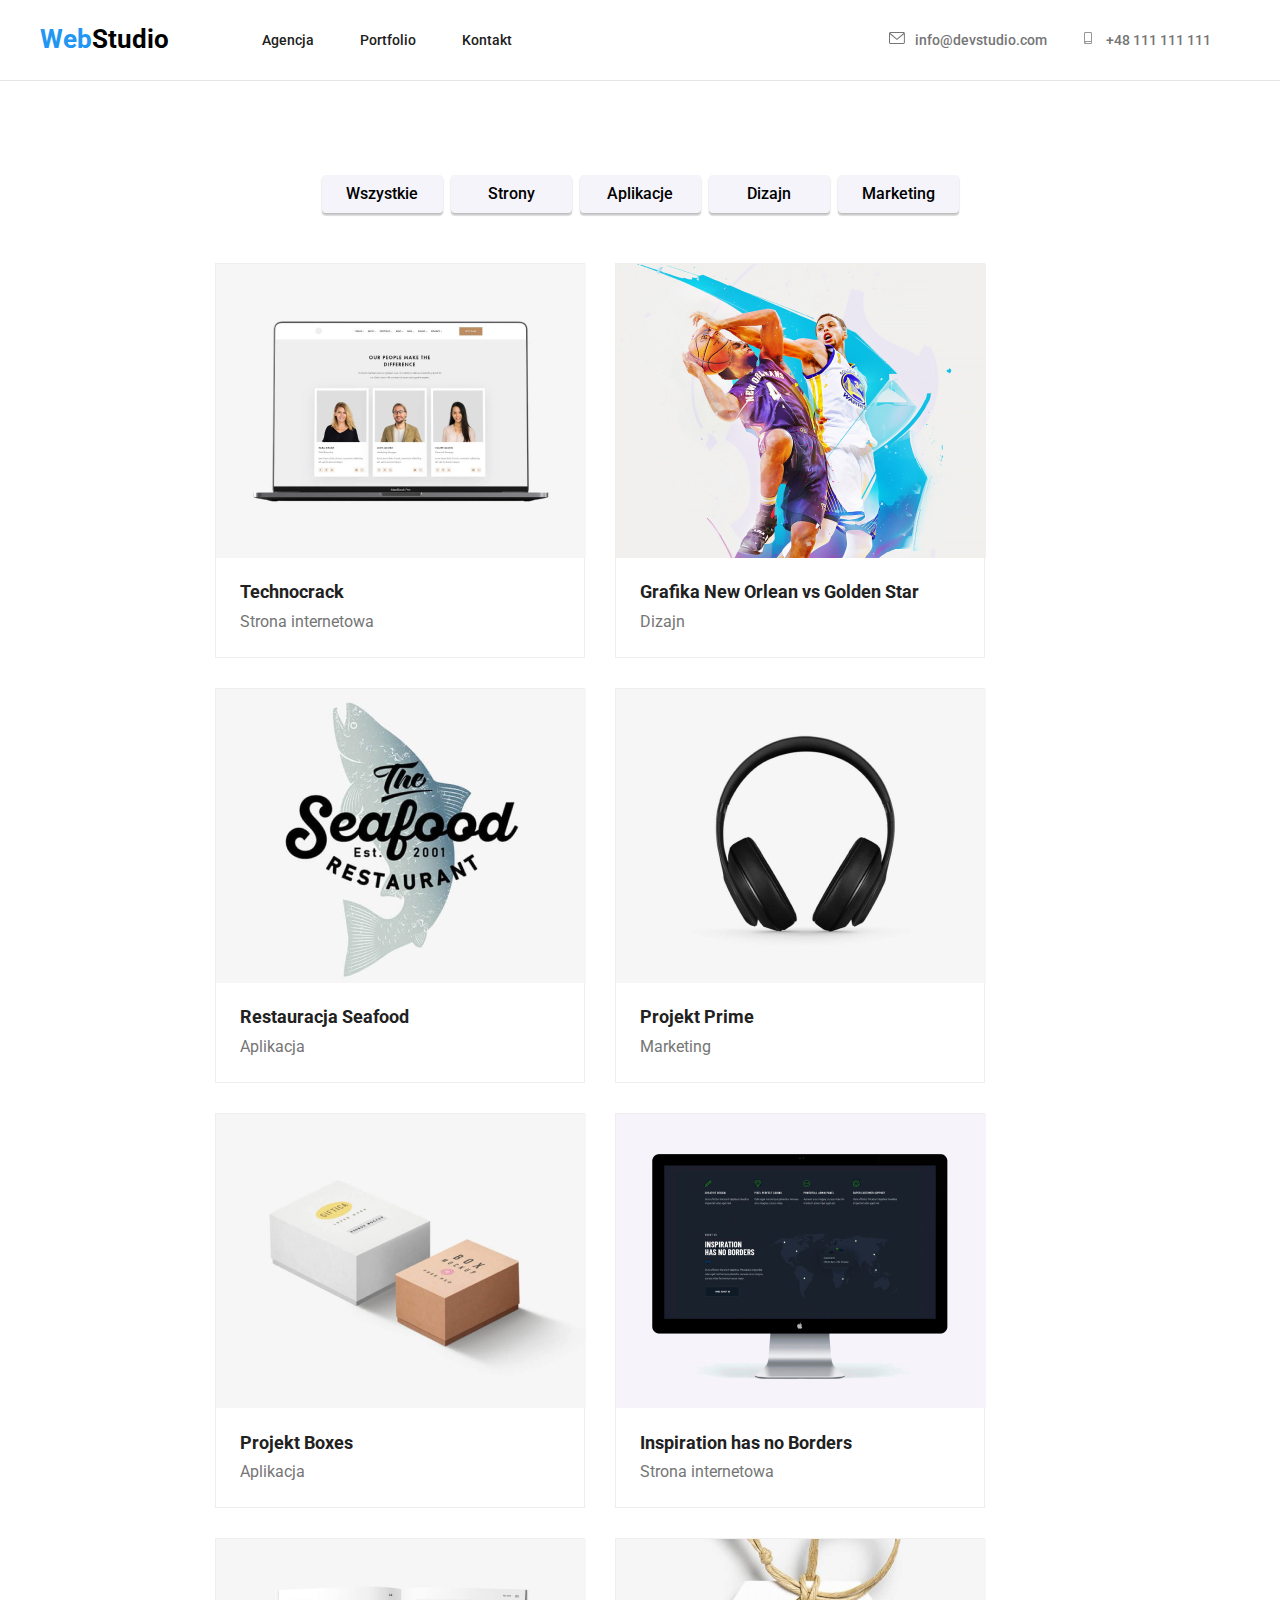
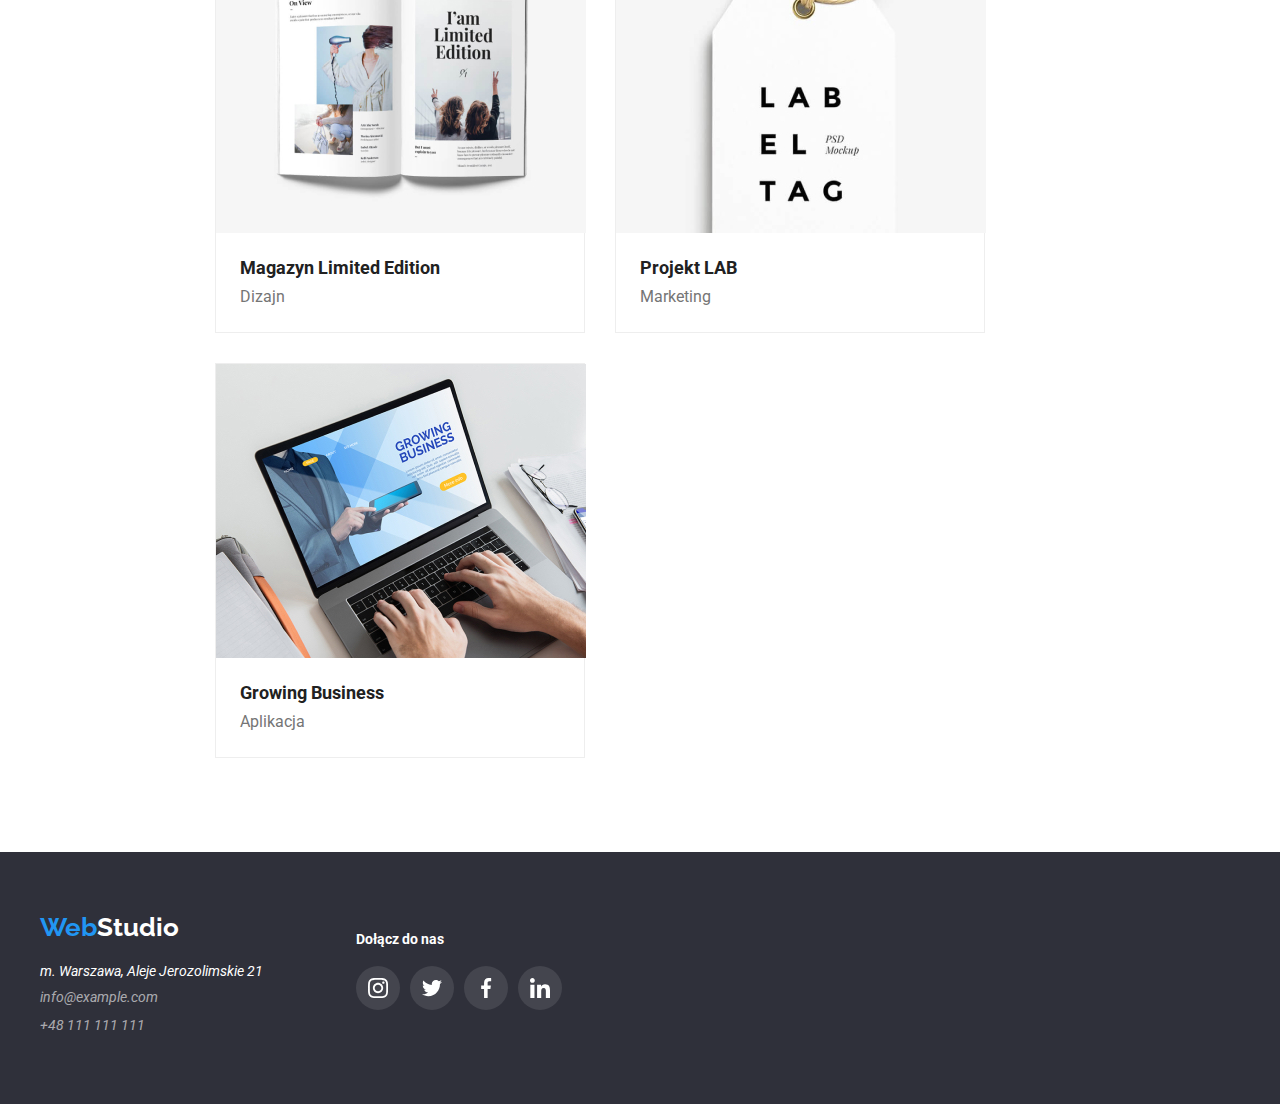
==== portfolio.html @ e4da6a16 "Initial commit" ====
<!DOCTYPE html>
<html lang="pl-PL">
  <head>
    <link
      rel="stylesheet"
      href="https://cdnjs.cloudflare.com/ajax/libs/modern-normalize/1.1.0/modern-normalize.css"
      integrity="sha512-Y0MM+V6ymRKN2zStTqzQ227DWhhp4Mzdo6gnlRnuaNCbc+YN/ZH0sBCLTM4M0oSy9c9VKiCvd4Jk44aCLrNS5Q=="
      crossorigin="anonymous"
      referrerpolicy="no-referrer"
    />
    <meta charset="UTF-8" />
    <meta http-equiv="X-UA-Compatible" content="IE=edge" />
    <meta name="viewport" content="width=device-width, initial-scale=1.0" />
    <title>Portfolio</title>
    <link
      href="https://fonts.googleapis.com/css2?family=Roboto:wght@400;500;700&display=swap"
      rel="stylesheet"
    />
    <link
      href="https://fonts.googleapis.com/css2?family=Raleway:wght@700&family=Roboto:wght@400;500;700&display=swap"
      rel="stylesheet"
    />
    <link rel="stylesheet" href="./css/style.css" />
  </head>
  <body>
    <header>
      <div class="top-nav">
        <div class="logo-nav">
          <a href="index.html" class="webstudio-item"
            >Web<span class="studio-item">Studio</span></a
          >
          <nav class="link-item">
            <a href="./index.html" class="link">Agencja </a>
            <a href="./portfolio.html" class="link">Portfolio</a>
            <a href="./index.html" class="link">Kontakt</a>
          </nav>
          <div class="contact-item">
            <a href="mailto:info@devstudio.com" class="mail-item">
              <svg class="icon-mail-tel" height="12">
                <use href="./images/symbol-defs.svg#icon-email"></use>
              </svg>
              info@devstudio.com</a
            >
            <a href="tel:+48111111111" class="tel-item">
              <svg class="icon-mail-tel" height="12">
                <use href="./images/symbol-defs.svg#icon-smartphone"></use>
              </svg>
              +48 111 111 111</a
            >
          </div>
        </div>
      </div>
    </header>
    <main>
      <section class="box">
        <button class="btn">Wszystkie</button>
        <button class="btn">Strony</button>
        <button class="btn">Aplikacje</button>
        <button class="btn">Dizajn</button>
        <button class="btn">Marketing</button>
      </section>
      <section class="box-container">
        <ul class="box-set">
          <li class="section-gray">
            <img
              src="./images/technocrack.jpeg"
              width="370"
              height="294"
              alt="Laptop"
            />
            <p class="menu-box-name">Technocrack</p>
            <p class="menu-box-description">Strona internetowa</p>
          </li>
          <li class="section-gray">
            <img
              src="./images/new_orleans.jpeg"
              width="370"
              height="294"
              alt="Gracze basketball"
            />
            <p class="menu-box-name">Grafika New Orlean vs Golden Star</p>
            <p class="menu-box-description">Dizajn</p>
          </li>
          <li class="section-gray">
            <img
              src="./images/seafood.jpeg"
              width="370"
              height="294"
              alt="Restauracja Seafood"
            />
            <p class="menu-box-name">Restauracja Seafood</p>
            <p class="menu-box-description">Aplikacja</p>
          </li>
          <li class="section-gray">
            <img
              src="./images/prime.jpeg"
              width="370"
              height="294"
              alt="Słuchawki"
            />
            <p class="menu-box-name">Projekt Prime</p>
            <p class="menu-box-description">Marketing</p>
          </li>
          <li class="section-gray">
            <img
              src="./images/boxes.jpeg"
              width="370"
              height="294"
              alt="Pudełka"
            />
            <p class="menu-box-name">Projekt Boxes</p>
            <p class="menu-box-description">Aplikacja</p>
          </li>
          <li class="section-gray">
            <img
              src="./images/monitor.jpeg"
              width="370"
              height="294"
              alt="Monitor"
            />
            <p class="menu-box-name">Inspiration has no Borders</p>
            <p class="menu-box-description">Strona internetowa</p>
          </li>
          <li class="section-gray">
            <img
              src="./images/press.jpeg"
              width="370"
              height="294"
              alt="Magazyn"
            />
            <p class="menu-box-name">Magazyn Limited Edition</p>
            <p class="menu-box-description">Dizajn</p>
          </li>
          <li class="section-gray">
            <img src="./images/lab.jpeg" width="370" height="294" alt="LAB" />
            <p class="menu-box-name">Projekt LAB</p>
            <p class="menu-box-description">Marketing</p>
          </li>
          <li class="section-gray">
            <img
              src="./images/business.jpeg"
              width="370"
              height="294"
              alt="Laptop"
            />
            <p class="menu-box-name">Growing Business</p>
            <p class="menu-box-description">Aplikacja</p>
          </li>
        </ul>
      </section>
    </main>
    <footer class="footer">
      <section class="adress">
        <div class="container media-set-footer">
          <div class="set-logo-adress">
            <a href="index.html" class="webstudio-item-bottom"
              >Web<span class="studio-item-bottom">Studio</span></a
            >
            <address class="adress-set">
              <div class="street-item">
                <p class="addr-street">m. Warszawa, Aleje Jerozolimskie 21</p>
              </div>
              <div class="adress-item">
                <a
                  href="mailto:info@example.com"
                  class="mail-tel-item-bottom link"
                  >info@example.com</a
                >
              </div>
              <div class="adress-item">
                <a href="tel:+48111111111" class="mail-tel-item-bottom link"
                  >+48 111 111 111</a
                >
              </div>
            </address>
          </div>
          <div class="footer-social-media">
            <h4 class="white_writing_footer">Dołącz do nas</h4>
            <div class="social-media">
              <svg class="social-media-icon-footer">
                <use
                  href="./images/symbol-defs.svg#icon-instagram"
                  width="20"
                  height="20"
                  x="12"
                  y="12"
                ></use>
              </svg>
              <svg class="social-media-icon-footer">
                <use
                  href="./images/symbol-defs.svg#icon-twitter"
                  width="20"
                  height="20"
                  x="12"
                  y="12"
                ></use>
              </svg>
              <svg class="social-media-icon-footer">
                <use
                  href="./images/symbol-defs.svg#icon-facebook"
                  width="20"
                  height="20"
                  x="12"
                  y="12"
                ></use>
              </svg>
              <svg class="social-media-icon-footer">
                <use
                  href="./images/symbol-defs.svg#icon-linkedin"
                  width="20"
                  height="20"
                  x="12"
                  y="12"
                ></use>
              </svg>
            </div>
          </div>
        </div>
      </section>
    </footer>
  </body>
</html>
---- css/style.css ----
:root {
  --Light-Black: #212121;
  --Light-Blue: #2196f3;
  --White: #ffffff;
  --Ligth-Grey: #e5e5e5;
  --Black: #000000;
  --Dark-Blue: #2f303a;
  --Withe-Grey: #f5f4fa;
  --Grey: #757575;
  --Gray-Shadow: #eeeeee;
  --Svg-grey: #afb1b8;
  --Shadow-Red-Black: rgba(0, 0, 0, 0.15);
  --Shadow-RB-1: rgba(0, 0, 0, 0.12);
  --Shadow-RB-2: rgba(0, 0, 0, 0.14);
  --Shadow-RB-3: rgba(0, 0, 0, 0.2);
  --PBox-1: rgba(0, 0, 0, 0.1);
  --PBox-2: rgba(0, 0, 0, 0.08);
  --PBox-3: rgba(0, 0, 0, 0.12);
  --Adress-Bottom: rgba(255, 255, 255, 0.6);
  --Black-social-media: rgba(255, 255, 255, 0.1);
}

body {
  margin: 0;
  font-family: "Roboto";
  font-weight: 400;
  font-size: 16px;
  background: var(--Ligth-Grey);
}

header {
  justify-content: center;
  width: 100%;
  background: var(--White);
}

main {
  width: 100%;
  background: var(--White);
  margin-top: 1px;
}

.item-web {
  font-weight: 700;
  font-size: 26px;
  color: var(--Light-Blue);
}

.studio-item {
  font-weight: 700;
  font-size: 26px;
  line-height: 31px;
  color: var(--Black);
  padding-right: 93px;
}

.webstudio-item {
  font-weight: 700;
  font-size: 26px;
  line-height: 31px;
  color: var(--Light-Blue);
  padding-top: 24px;
  margin: 0px;
}

ul {
  list-style-type: none;
}

a {
  text-decoration: none;
}

a [href],
.btn {
  cursor: pointer;
}

h1 {
  font-weight: 900;
  font-size: 44px;
}

h2 {
  font-weight: 700;
  font-size: 36px;
  text-align: center;
}

h3 {
  font-weight: 700;
  font-size: 14px;
}
h4 {
  color: var(--White);
  font-family: "Roboto";
  font-weight: 700;
  line-height: 16px;
  font-size: 14px;
}
.container {
  width: 1200px;
}

.link {
  color: var(--Light-Black);
  font-weight: 500;
  font-size: 14px;
  padding-right: 46px;
}

.link:hover,
.link:focus {
  color: var(--Light-Blue);
}

.mail-item {
  display: flex;
  width: 161px;
  font-weight: 500;
  font-size: 14px;
  color: var(--Grey);
}

.mail-item {
  font-weight: 500;
  font-size: 14px;
  color: var(--Grey);
}

.mail-item:hover,
.mail-item:focus {
  color: var(--Light-Blue);
}

.tel-item {
  display: flex;
  width: 160px;
  font-weight: 500;
  font-size: 14px;
  color: var(--Grey);
}

.tel-item:hover,
.tel-item:focus {
  color: var(--Light-Blue);
}

.bisnes-item {
  position: absolute;
  width: 100%;
  height: 600px;
  background-color: rgba(47, 48, 58, 0.4);
  background-image: linear-gradient(
      0deg,
      rgba(44, 44, 44, 0.7) 0%,
      rgba(44, 44, 44, 0.2) 35%,
      rgba(44, 44, 44, 0.2) 65%,
      rgba(44, 44, 44, 0.2) 65%,
      rgba(44, 44, 44, 0.7) 100%
    ),
    url("../images/team.png");
  background-repeat: norepeat;
  background-position: center;
  max-width: 1600vw;
  height: 600px;
  display: flex;
  flex-direction: column;
  align-items: center;
  
}

.button {
  display: flex;
  justify-content: center;
}

.text-item {
  font-weight: 900;
  font-size: 44px;
  text-align: center;
  text-transform: uppercase;
  color: var(--White);
  padding-top: 200px;
  margin: 0px;
}

.txt-main {
  font-weight: 700;
  color: var(--Light-Black);
  margin: 0px;
  padding-top: 94px;
  /* text-align: center; */
}

.txt-main-second {
  font-weight: 700;
  color: var(--Light-Black);
  margin: 0px;
  padding-top: 94px;
  justify-content: center;
}

.btn-services {
  background-color: var(--Light-Blue);
  box-shadow: 0px 4px 4px var(--Shadow-Red-Black);
  border-radius: 4px;
  margin-top: 50px;
  width: 200px;
  height: 50px;
  color: var(--White);
}

.box {
  background-color: var(--Withe);
  padding-bottom: 1px;
  padding: 94px 0px 50px 0px;
  display: flex;
  justify-content: center;
}

.txt-name {
  font-weight: 500;
  font-size: 16px;
  text-align: center;
  margin-top: 30px;
}

.txt-position {
  font-weight: 400;
  font-size: 16px;
  color: var(--Grey);
  text-align: center;
}

.main-team {
  background-color: var(--Withe-Grey);
}

.addr-item-home {
  width: 100%;
}

/* adress-bottom */
.footer {
  display: flex;
  width: 100%;
  height: 252px;
  background: var(--Dark-Blue);
  display: flex;
  justify-content: center;
}

.webstudio-item-bottom {
  font-family: "Raleway";
  font-style: normal;
  font-weight: 700;
  font-size: 26px;
  color: var(--Light-Blue);
}

.adress-set {
  display: block;
  justify-content: center;
}

.adress {
  display: block;
  padding-top: 60px;
}

.mail-tel-item-bottom {
  font-weight: 400;
  font-size: 14px;
  color: var(--Adress-Bottom);
}

.street-item {
  padding-top: 20px;
  width: 1200px;
}

.adress-item {
  padding-top: 9px;
}

.web-item-bottom {
  font-weight: 700;
  font-size: 26px;
  line-height: 31px;
  color: var(--Light-Blue);
}

.studio-item-bottom {
  font-weight: 700;
  font-size: 26px;
  line-height: 31px;
  color: var(--White);
}

.addr-street {
  font-weight: 400;
  font-size: 14px;
  color: var(--White);
  margin: 0px;
}

/*  */
.menu-box-name {
  font-weight: 700;
  font-size: 18px;
  color: var(--Light-Black);
}

.menu-box-description {
  font-weight: 400;
  font-size: 16px;
  line-height: 30px;
  color: var(--Grey);
}

/*  navigation */
.top-nav {
  height: 80px;
  display: flex;
  justify-content: center;
  justify-items: center;
}
.logo-nav {
  display: flex;
  width: 1200px;
}

.link-item {
  display: flex;
  width: 630px;
  margin: 0px;
  padding-top: 32px;
}

.contact-item {
  margin: 0px;
  padding-top: 32px;
  display: flex;
  gap: 30px;
}

/* Lore Ipsum */
.proper-text {
  padding-top: 600px;
  display: flex;
  flex-basis: calc((100% -3 * 30px) / 4);
  justify-content: center;
  margin: 0px;
}

.proper-text-set {
  width: 1200px;
  display: flex;
  padding: 94px 0px 0px 0px;
  justify-content: center;
  margin: 0px;
}

.proper-text-item {
  margin-right: 30px;
}

.main-txt-body {
  font-weight: 400;
  font-size: 14px;
  color: var(--Grey);
  width: 270px;
  height: 75px;
  margin: 0px;
}

/*  Job */
.box-index {
  padding-top: 94px 0px 0px 0px;
  background-color: var(--Withe-Grey);
  margin: 0px;
  display: flex;
  justify-content: center;
}

.what-we-do {
  width: 100%;
  padding-bottom: 94px;
  margin: 0px;
  display: flex;
  justify-content: center;
}

.img-set {
  padding: 50px 0px 0px 0px;
  display: flex;
  justify-content: center;
  flex-basis: calc((100% -2 * 30px) / 3);
  gap: 30px;
  margin: 0px;
}

.box-team-set {
  display: flex;
  justify-content: center;
  display: flex-box;
  flex-basis: calc((100% -3 * 30px) / 4);
  gap: 30px;
  padding-top: 186px;
  margin: 0px;
  padding: 50px 215px 94px 215px;
}

.box-team-item {
  background-color: var(--White);
  width: 270px;
  box-shadow: 0px 1px 3px var(--Shadow-RB-1), 0px 1px 1px var(--Shadow-RB-2),
    0px 2px 1px var(--Shadow-RB-3);
  border-radius: 0px 0px 4px 4px;
}

/* portfolio-buttons */
.color {
  color: var(--Light-Blue);
}

.box-btn {
  padding-top: 100px;
  padding-left: 510px;
  display: flex;
  flex-wrap: wrap;
  gap: 8px;
  padding-bottom: 50px;
}

.btn {
  width: 121px;
  height: 38px;
  font-weight: 500;
  font-size: 16px;
  text-align: center;
  background-color: var(--Withe-Grey);
  border-radius: 4px;
  box-shadow: 0px 3px 1px var(--PBox-1), 0px 1px 2px var(--PBox-2),
    0px 2px 2px var(--PBox-3);
  border-radius: 4px;
  border: 0px;
  margin: 0px 4px;
}

.btn:hover {
  color: white;
  background-color: var(--Light-Blue);
}

/* Box-Page-Portfolio */
.box-container {
  padding-bottom: 94px;
  margin: 0px;
  display: flex;
  justify-content: center;
}

.box-set {
  display: flex;
  gap: 30px;
  column-gap: 30px;
  flex-wrap: wrap;
  margin: 0px;
  width: 1600px;
  padding-left: 215px;
}

.section-gray {
  display: flex-box;
  flex-basis: calc((100% -2 * 30px) / 3);
  max-width: 370px;
  max-height: 404px;
  background-color: var(--White);
  border: 1px solid var(--Gray-Shadow);
  justify-content: center;
  margin: 0px;
}

.menu-box-name {
  font-weight: 700;
  font-size: 18px;
  color: var(--Light-Black);
  padding-left: 24px;
  margin-top: 20px;
  margin-bottom: 0px;
}

.menu-box-description {
  font-weight: 400;
  font-size: 16px;
  line-height: 30px;
  color: var(--Grey);
  padding-left: 24px;
  padding-top: 4px;
  margin: 0px;
  margin-bottom: 20px;
}
/* -----home work 04----- */
.container-icon {
  padding: 0px;
  margin: 94px 0 0 0;
  display: flex;
  column-gap: 30px;
  justify-content: center;
  padding: 16px;
}
.container-icon-item {
  width: 270px;
  height: 120px;
  background: var(--Withe-Grey);
  border-radius: 4px;
  margin-bottom: 30px;
  display: flex;
  justify-content: center;
  align-items: center;
  color: red;
}
.icon {
  margin: 0;
  padding: 0;
}
.icon-mail-tel{
  width: 16px;
  fill: var(--Grey);
  margin-right: 10px;
}
.icon-mail-tel:hover,
.icon:hover {
  fill: var(--Light-Blue);
}
.client-container {
  display: flex;
  justify-content: center;
  justify-items: center;
  padding: 50px 0 94px 0;
  gap: 30px;
}
.client-box {
  display: flex;
  justify-content: center;
  justify-items: center;
  align-items: center;
  width: 170px;
  height: 92px;
  border: 1px solid #afb1b8;
  border-radius: 4px;
  cursor: pointer;
}

.social-media {
  padding: 16px 32px 18px 32px;
  height: 56px;
  padding: 0;
  display: flex;
  justify-content: center;
  gap: 10px;
  flex-direction: row;
  margin-bottom:30px;
}
.white-writing_footer{
  margin: 0;
  padding: 0;
}
.footer-social-media {
  display: block;
  width: 206px;
}
.set-logo-adress {
  width: 246px;
}
.media-set-footer {
  display: flex;
  gap: 70px;
}
.social-media-icon{
fill: var(--Svg-grey);
width: 44px;
height: 44px;
border-radius: 50%;
background-color: var(--White);
cursor: pointer;
}
.social-media-icon-footer{
  fill: var(--White);
  width: 44px;
  height: 44px;
  border-radius: 50%;
  background-color: var(--Black-social-media);
  cursor: pointer;
}
.social-media-icon:hover,
.social-media-icon-footer:hover{
  background-color: var(--Light-Blue);
  fill: var(--White);

}
.icon-client{
  width: 106;
  height: 60;
  fill: #AFB1B8;

}
.client-box:hover{
  border: 1px solid var(--Light-Blue);
}
.icon-client:hover{
  fill: var(--Light-Blue);
  
}
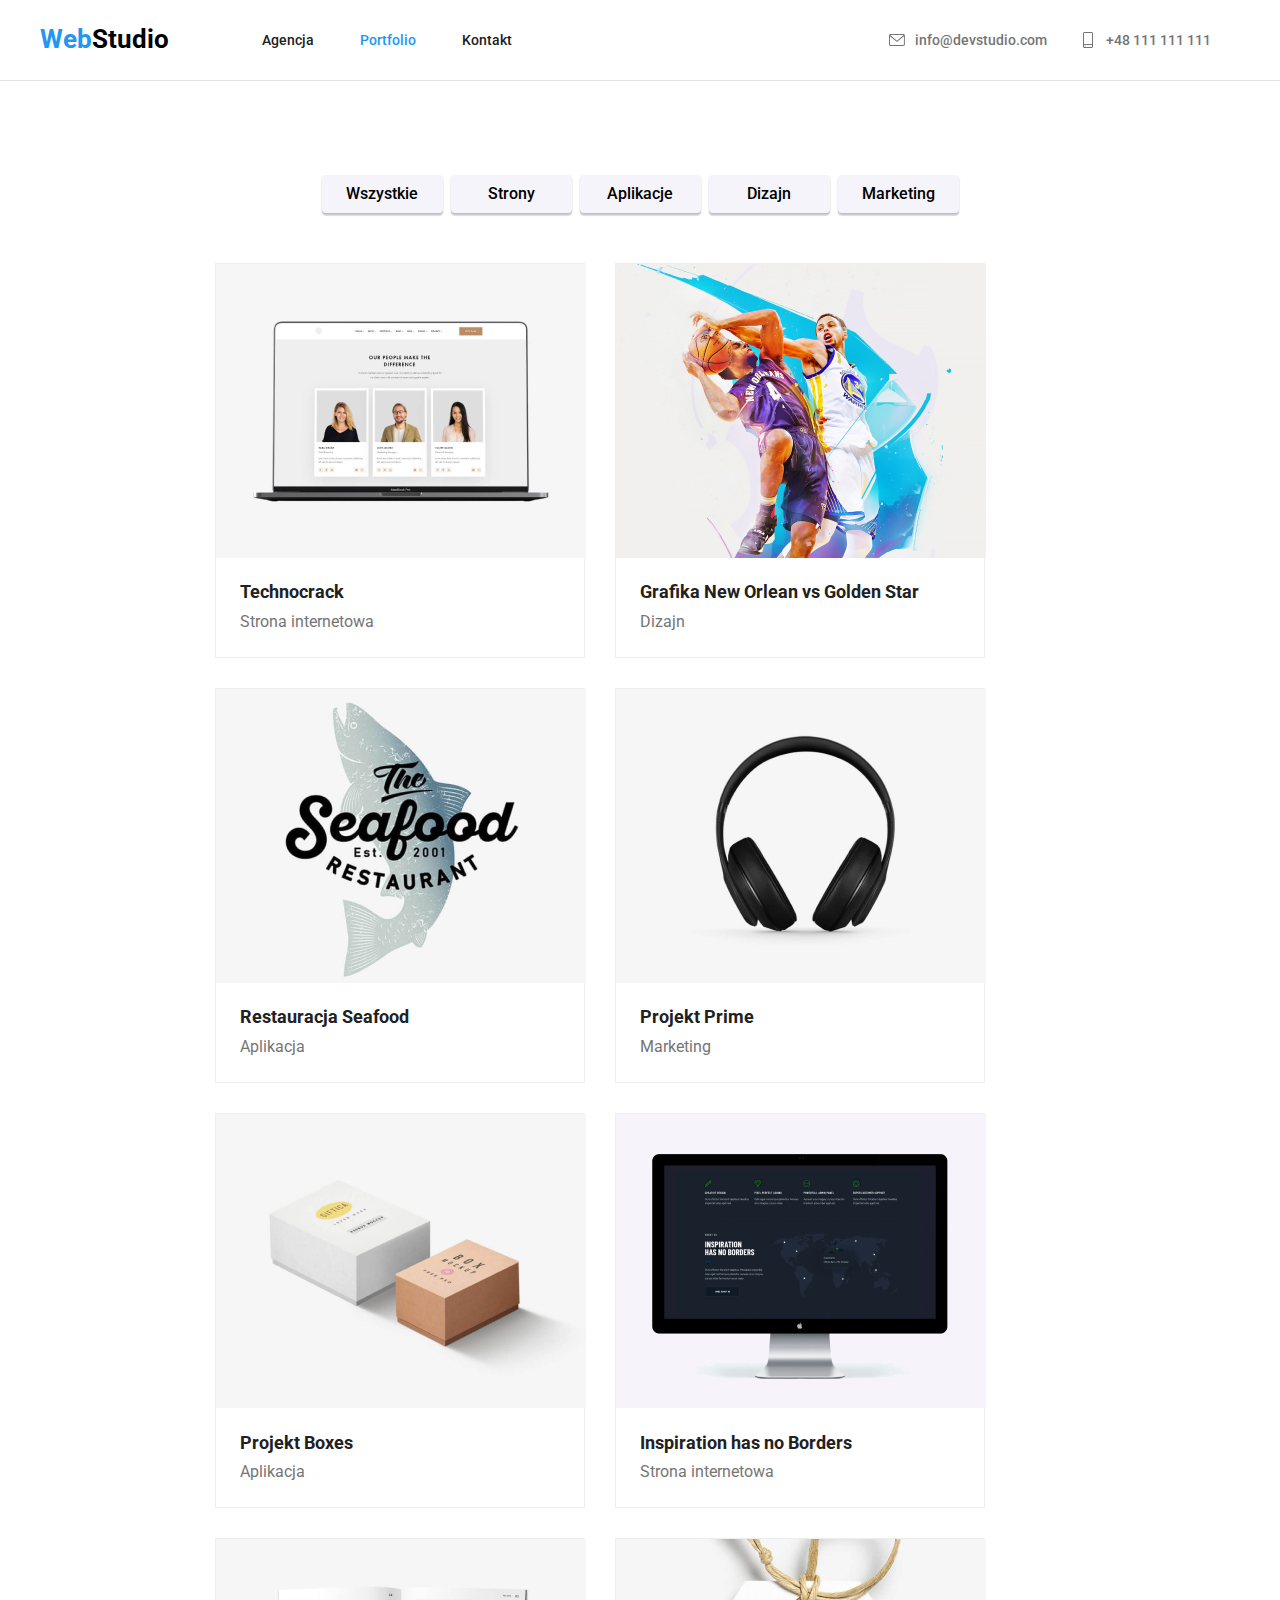
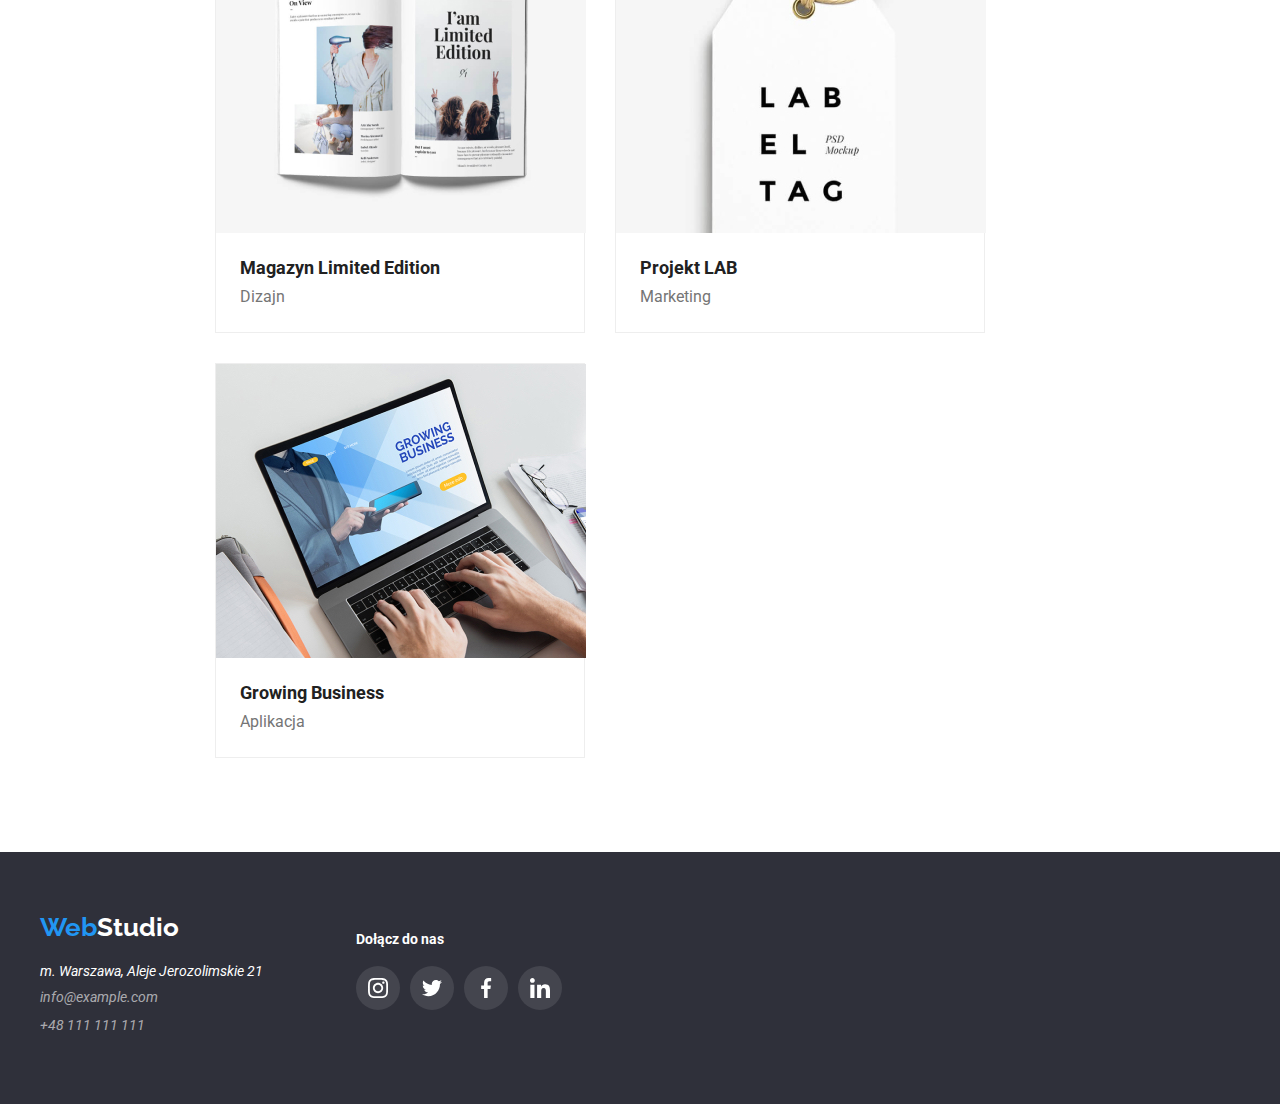
==== commit 825a4617: "Add files via upload" ====
--- a/portfolio.html
+++ b/portfolio.html
@@ -30,19 +30,19 @@
             >Web<span class="studio-item">Studio</span></a
           >
           <nav class="link-item">
-            <a href="./index.html" class="link">Agencja </a>
-            <a href="./portfolio.html" class="link">Portfolio</a>
+            <a href="./index.html " class="link links-curr-hl">Agencja </a>
+            <a href="./portfolio.html" class="link color">Portfolio</a>
             <a href="./index.html" class="link">Kontakt</a>
           </nav>
           <div class="contact-item">
             <a href="mailto:info@devstudio.com" class="mail-item">
-              <svg class="icon-mail-tel" height="12">
+              <svg class="icon-mail-tel" height="16">
                 <use href="./images/symbol-defs.svg#icon-email"></use>
               </svg>
               info@devstudio.com</a
             >
             <a href="tel:+48111111111" class="tel-item">
-              <svg class="icon-mail-tel" height="12">
+              <svg class="icon-mail-tel" height="16">
                 <use href="./images/symbol-defs.svg#icon-smartphone"></use>
               </svg>
               +48 111 111 111</a
--- a/css/style.css
+++ b/css/style.css
@@ -100,6 +100,7 @@
 }
 .container {
   width: 1200px;
+  display: block;
 }
 
 .link {
@@ -210,7 +211,9 @@
   height: 50px;
   color: var(--White);
 }
-
+.btn-services:hover{
+  background-color: #1187e8e4;
+}
 .box {
   background-color: var(--Withe);
   padding-bottom: 1px;
@@ -482,6 +485,9 @@
   justify-content: center;
   margin: 0px;
 }
+.section-gray:hover{
+  box-shadow: 0px 1px 1px rgba(0, 0, 0, 0.12), 0px 4px 4px rgba(0, 0, 0, 0.06), 1px 4px 6px rgba(0, 0, 0, 0.16);
+}
 
 .menu-box-name {
   font-weight: 700;
@@ -508,8 +514,6 @@
   margin: 94px 0 0 0;
   display: flex;
   column-gap: 30px;
-  justify-content: center;
-  padding: 16px;
 }
 .container-icon-item {
   width: 270px;
@@ -612,5 +616,4 @@
 }
 .icon-client:hover{
   fill: var(--Light-Blue);
-  
-}+}
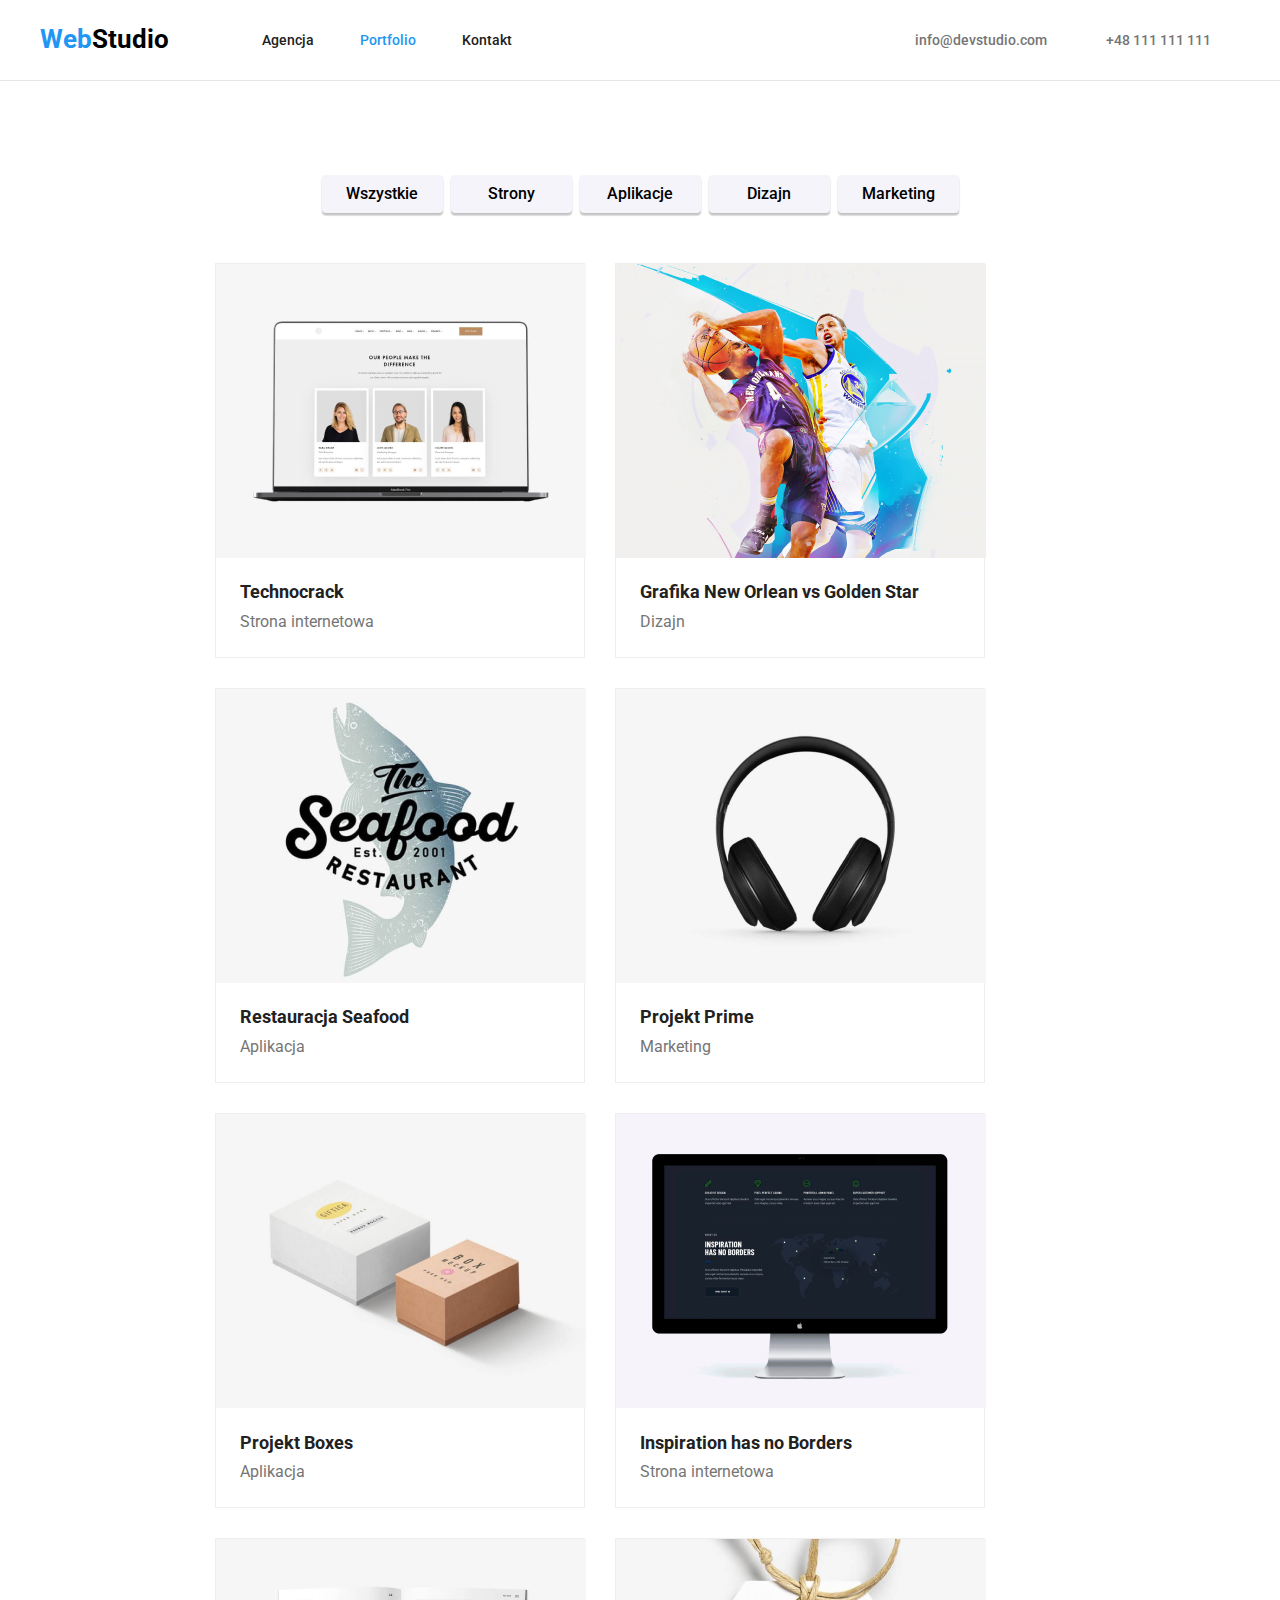
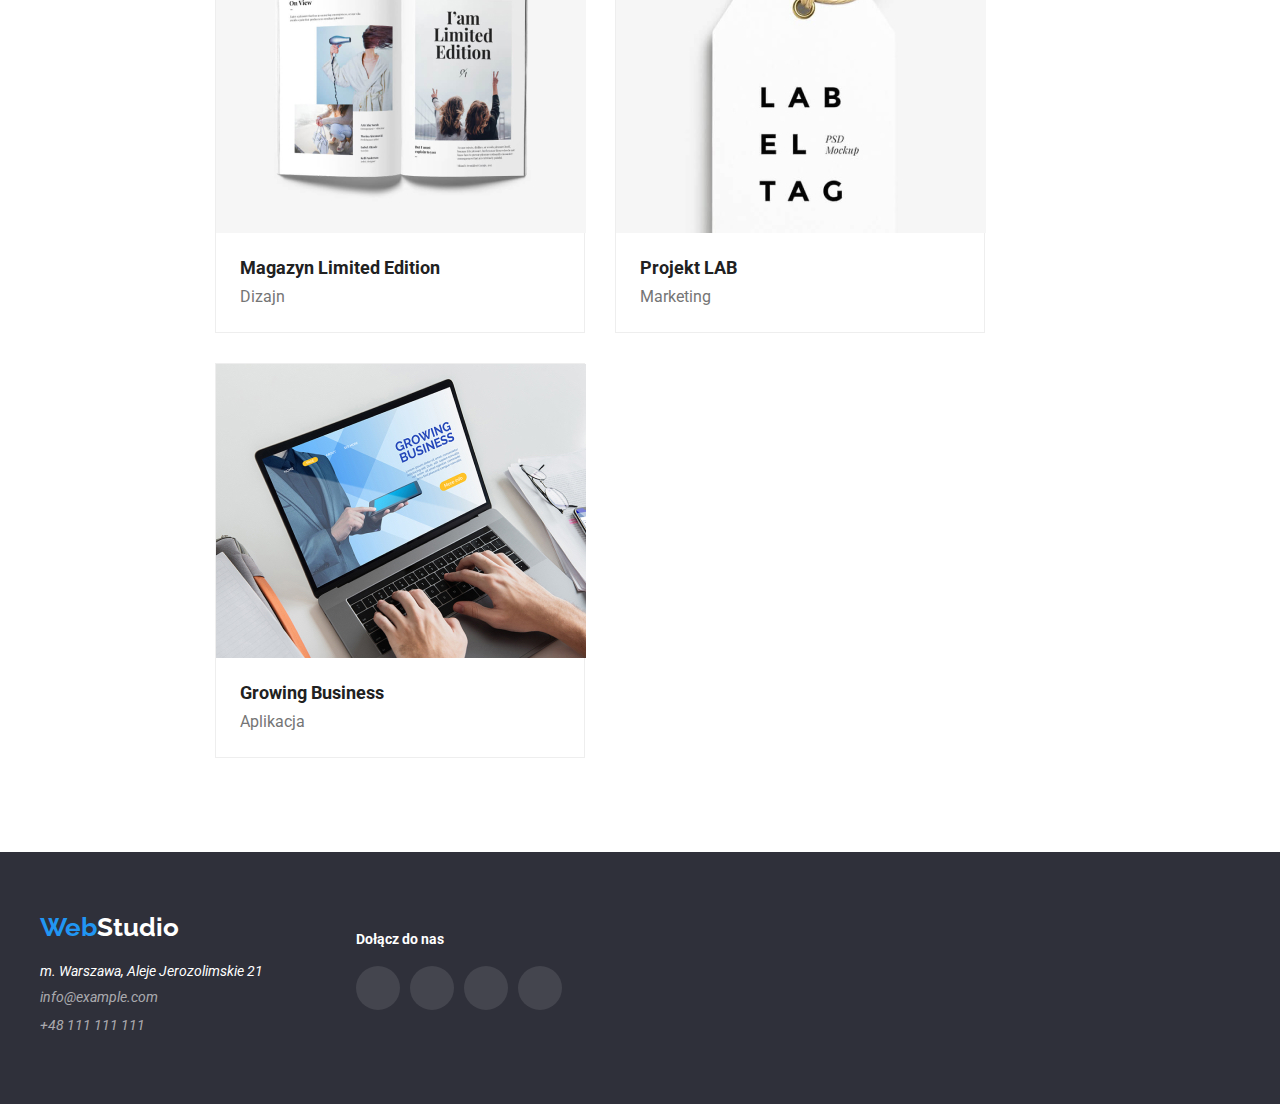
==== commit f6313361: "Add files via upload" ====
--- a/portfolio.html
+++ b/portfolio.html
@@ -37,13 +37,13 @@
           <div class="contact-item">
             <a href="mailto:info@devstudio.com" class="mail-item">
               <svg class="icon-mail-tel" height="16">
-                <use href="./images/symbol-defs.svg#icon-email"></use>
+                <use href="./images/icons.svg#icon-email"></use>
               </svg>
               info@devstudio.com</a
             >
             <a href="tel:+48111111111" class="tel-item">
               <svg class="icon-mail-tel" height="16">
-                <use href="./images/symbol-defs.svg#icon-smartphone"></use>
+                <use href="./images/icons.svg#icon-smartphone"></use>
               </svg>
               +48 111 111 111</a
             >
@@ -179,34 +179,34 @@
             <div class="social-media">
               <svg class="social-media-icon-footer">
                 <use
-                  href="./images/symbol-defs.svg#icon-instagram"
-                  width="20"
-                  height="20"
-                  x="12"
-                  y="12"
-                ></use>
-              </svg>
-              <svg class="social-media-icon-footer">
-                <use
-                  href="./images/symbol-defs.svg#icon-twitter"
-                  width="20"
-                  height="20"
-                  x="12"
-                  y="12"
-                ></use>
-              </svg>
-              <svg class="social-media-icon-footer">
-                <use
-                  href="./images/symbol-defs.svg#icon-facebook"
-                  width="20"
-                  height="20"
-                  x="12"
-                  y="12"
-                ></use>
-              </svg>
-              <svg class="social-media-icon-footer">
-                <use
-                  href="./images/symbol-defs.svg#icon-linkedin"
+                  href="./images/icons.svg#icon-instagram"
+                  width="20"
+                  height="20"
+                  x="12"
+                  y="12"
+                ></use>
+              </svg>
+              <svg class="social-media-icon-footer">
+                <use
+                  href="./images/icons.svg#icon-twitter"
+                  width="20"
+                  height="20"
+                  x="12"
+                  y="12"
+                ></use>
+              </svg>
+              <svg class="social-media-icon-footer">
+                <use
+                  href="./images/icons.svg#icon-facebook"
+                  width="20"
+                  height="20"
+                  x="12"
+                  y="12"
+                ></use>
+              </svg>
+              <svg class="social-media-icon-footer">
+                <use
+                  href="./images/icons.svg#icon-linkedin"
                   width="20"
                   height="20"
                   x="12"
--- a/css/style.css
+++ b/css/style.css
@@ -529,6 +529,9 @@
 .icon {
   margin: 0;
   padding: 0;
+  display: flex;
+  justify-items: center;
+  align-items: center;
 }
 .icon-mail-tel{
   width: 16px;
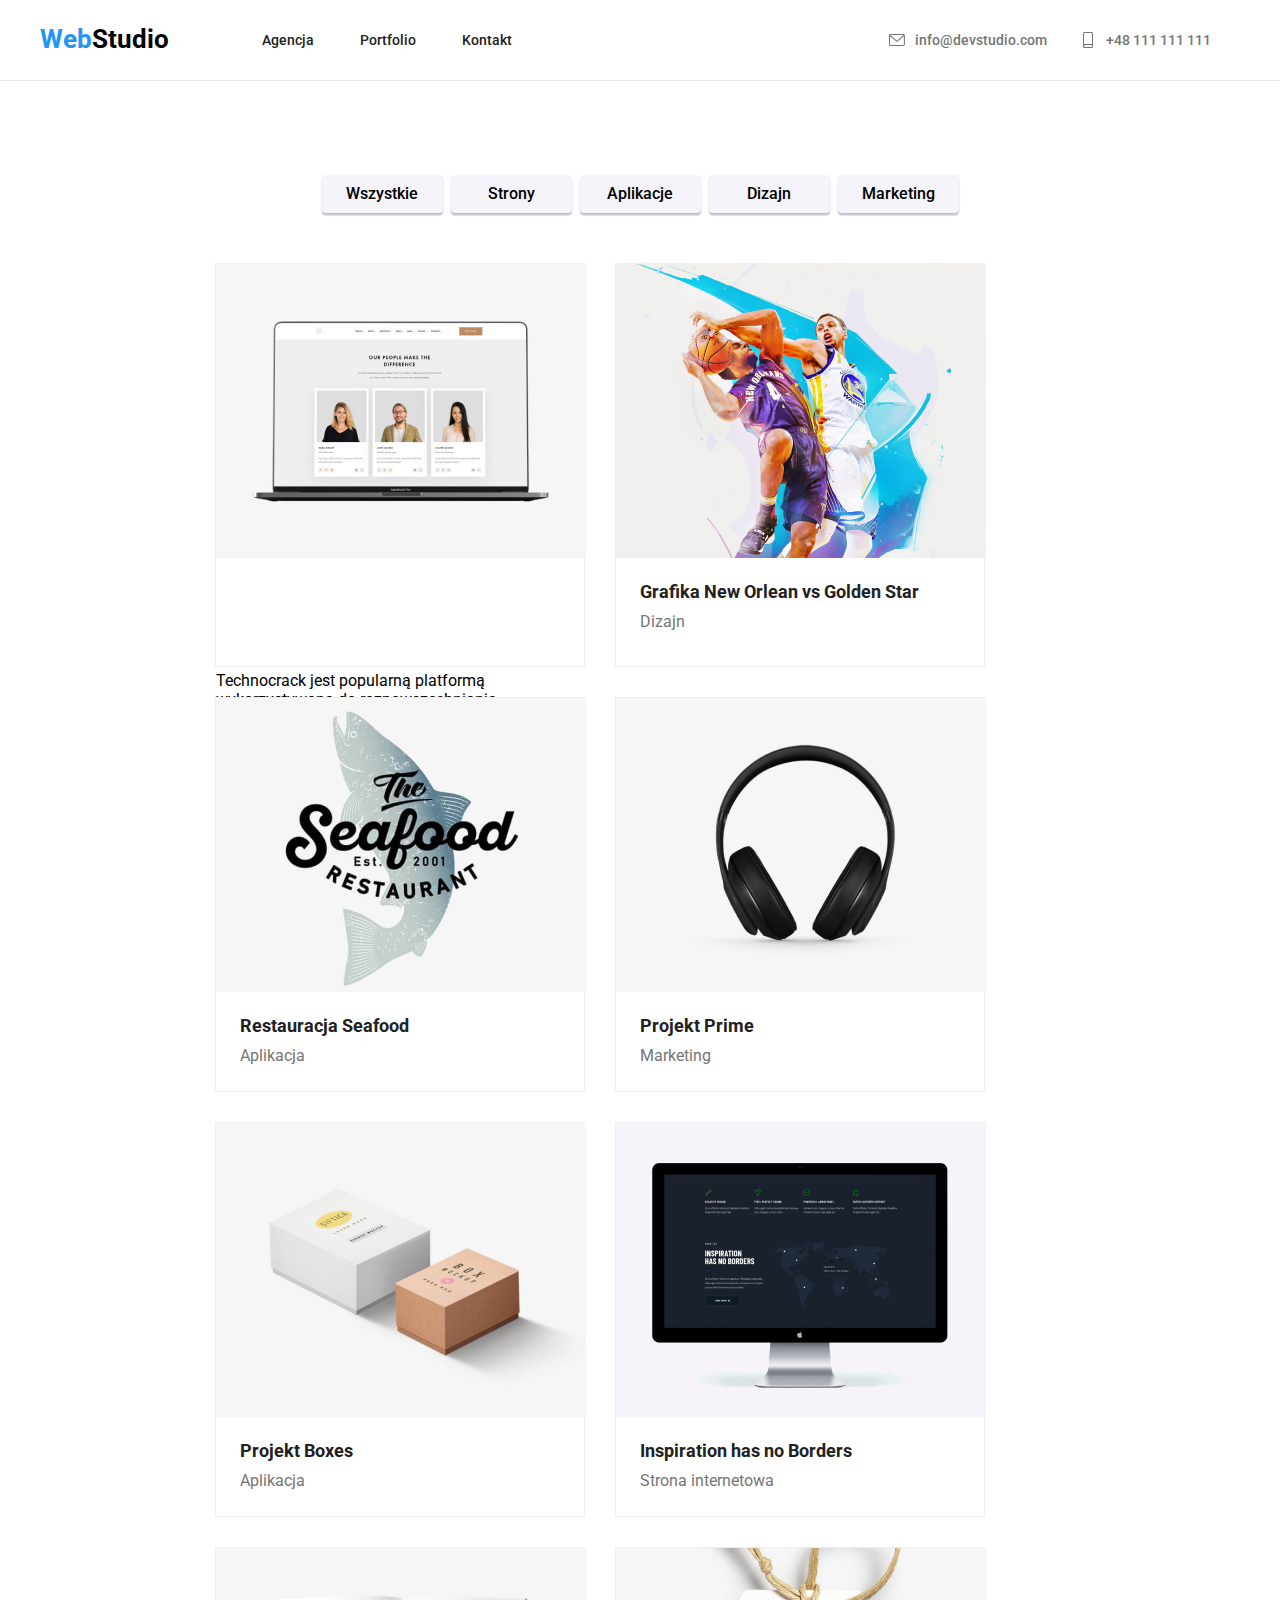
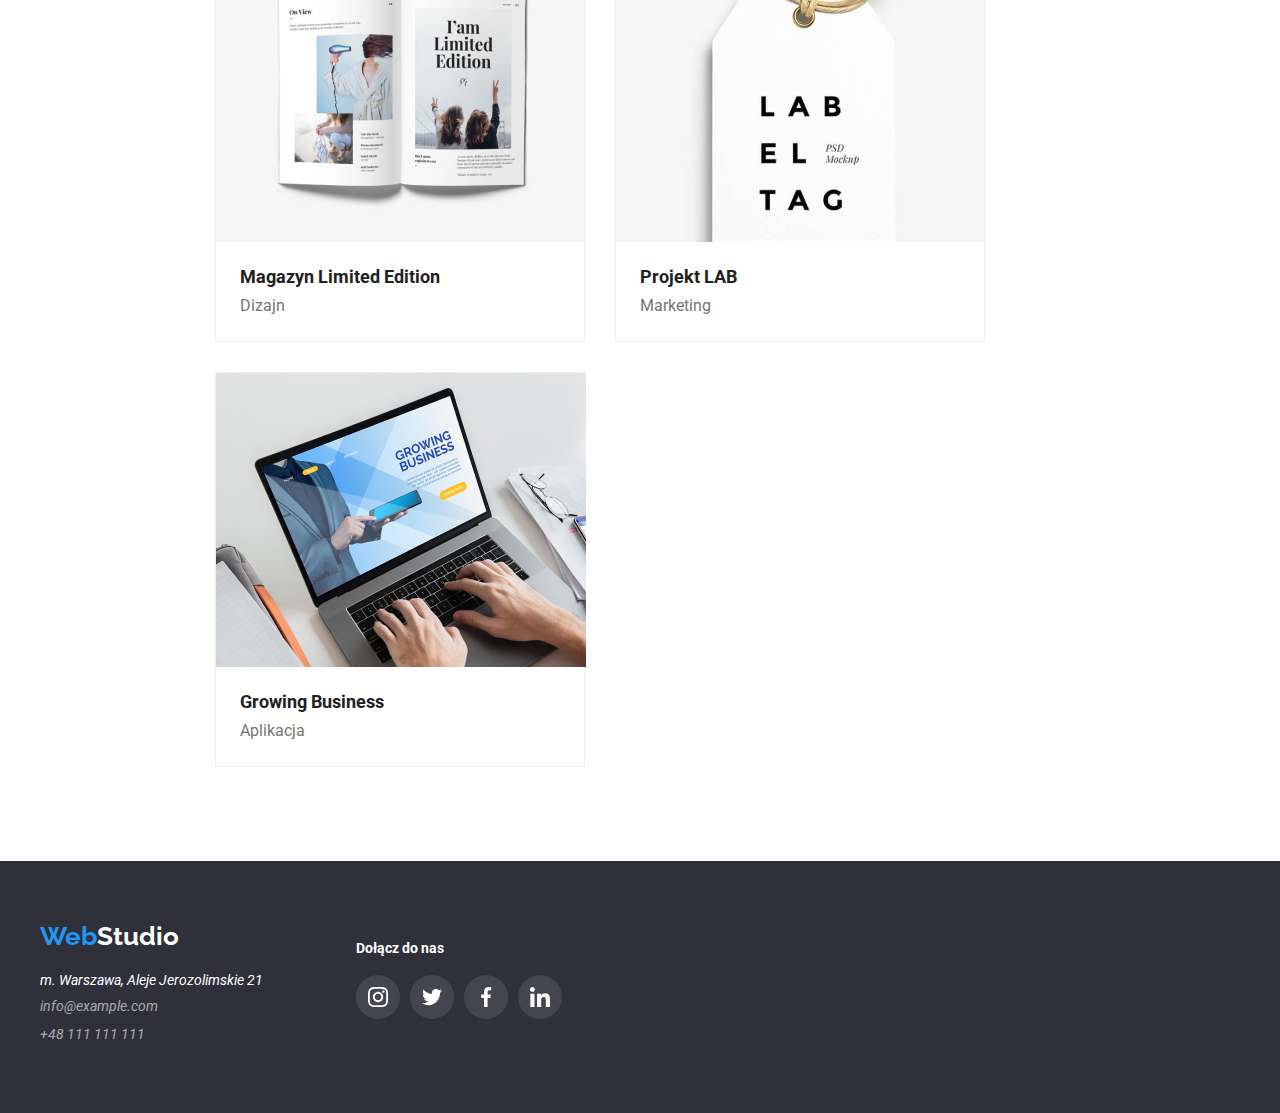
==== commit 5856f73d: "Add files via upload" ====
--- a/portfolio.html
+++ b/portfolio.html
@@ -31,7 +31,7 @@
           >
           <nav class="link-item">
             <a href="./index.html " class="link links-curr-hl">Agencja </a>
-            <a href="./portfolio.html" class="link color">Portfolio</a>
+            <a href="./portfolio.html" class="link color-line">Portfolio</a>
             <a href="./index.html" class="link">Kontakt</a>
           </nav>
           <div class="contact-item">
@@ -68,6 +68,16 @@
               height="294"
               alt="Laptop"
             />
+            <div class="box roll-up">
+              <div class="overlay">
+                <p>
+                  Technocrack jest popularną platformą wykorzystywaną do
+                  rozpowszechniania koronawirusa. Firmy wykorzystują tę
+                  platformę do celów szpiegowskich i ataków na niezabezpieczone
+                  serwery konkurencji
+                </p>
+              </div>
+            </div>
             <p class="menu-box-name">Technocrack</p>
             <p class="menu-box-description">Strona internetowa</p>
           </li>
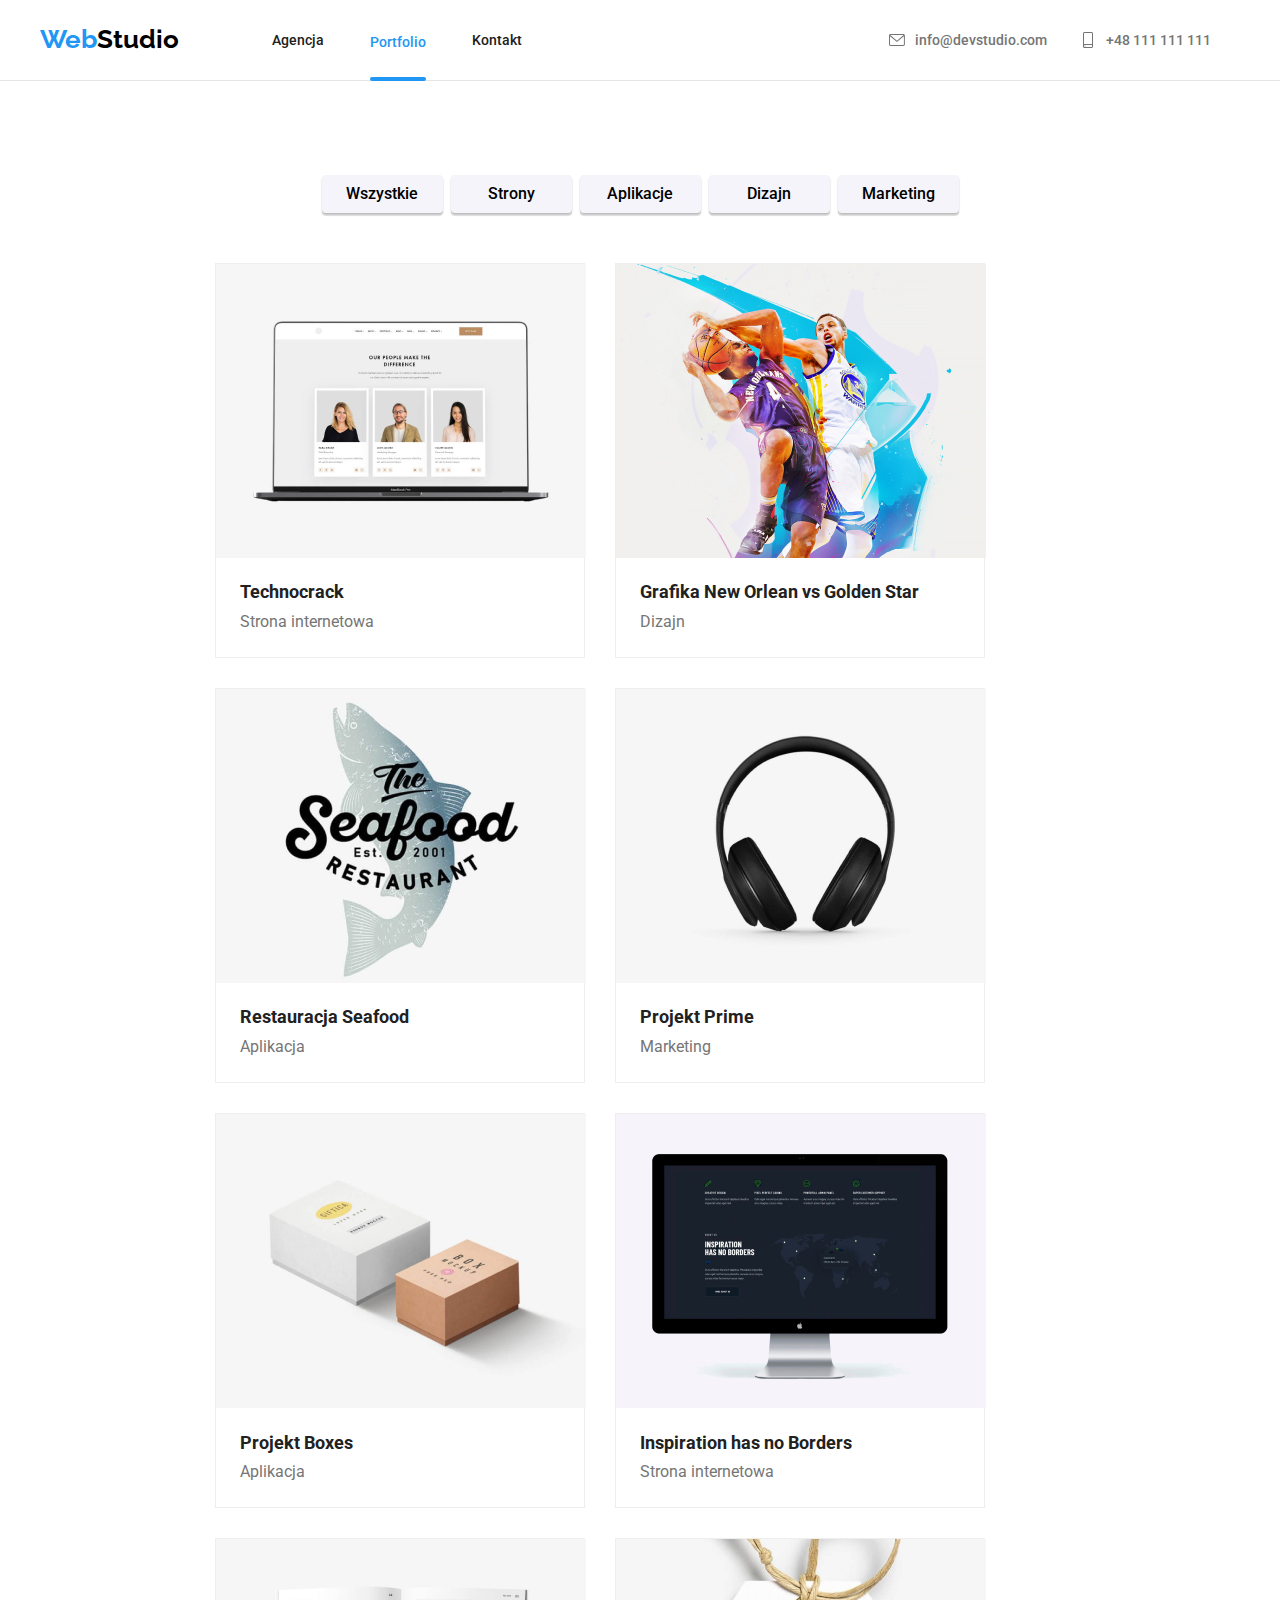
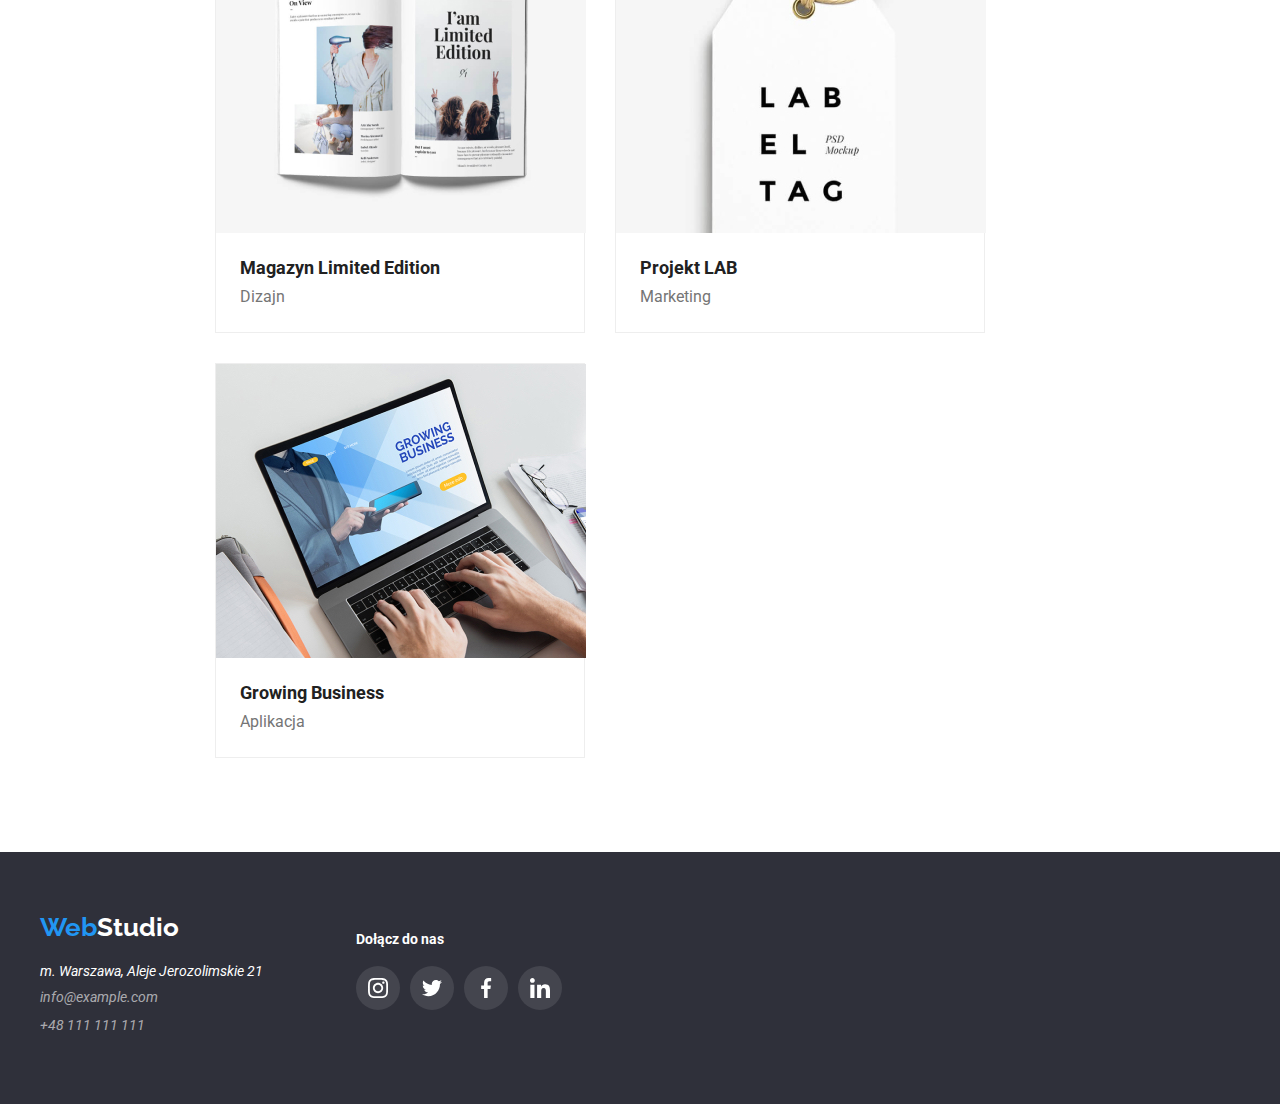
==== commit 7f4e1b9d: "Add files via upload" ====
--- a/portfolio.html
+++ b/portfolio.html
@@ -88,6 +88,16 @@
               height="294"
               alt="Gracze basketball"
             />
+            <div class="box roll-up">
+              <div class="overlay">
+                <p>
+                  Technocrack jest popularną platformą wykorzystywaną do
+                  rozpowszechniania koronawirusa. Firmy wykorzystują tę
+                  platformę do celów szpiegowskich i ataków na niezabezpieczone
+                  serwery konkurencji
+                </p>
+              </div>
+            </div>
             <p class="menu-box-name">Grafika New Orlean vs Golden Star</p>
             <p class="menu-box-description">Dizajn</p>
           </li>
@@ -98,6 +108,16 @@
               height="294"
               alt="Restauracja Seafood"
             />
+            <div class="box roll-up">
+              <div class="overlay">
+                <p>
+                  Technocrack jest popularną platformą wykorzystywaną do
+                  rozpowszechniania koronawirusa. Firmy wykorzystują tę
+                  platformę do celów szpiegowskich i ataków na niezabezpieczone
+                  serwery konkurencji
+                </p>
+              </div>
+            </div>
             <p class="menu-box-name">Restauracja Seafood</p>
             <p class="menu-box-description">Aplikacja</p>
           </li>
@@ -108,6 +128,16 @@
               height="294"
               alt="Słuchawki"
             />
+            <div class="box roll-up">
+              <div class="overlay">
+                <p>
+                  Technocrack jest popularną platformą wykorzystywaną do
+                  rozpowszechniania koronawirusa. Firmy wykorzystują tę
+                  platformę do celów szpiegowskich i ataków na niezabezpieczone
+                  serwery konkurencji
+                </p>
+              </div>
+            </div>
             <p class="menu-box-name">Projekt Prime</p>
             <p class="menu-box-description">Marketing</p>
           </li>
@@ -118,6 +148,16 @@
               height="294"
               alt="Pudełka"
             />
+            <div class="box roll-up">
+              <div class="overlay">
+                <p>
+                  Technocrack jest popularną platformą wykorzystywaną do
+                  rozpowszechniania koronawirusa. Firmy wykorzystują tę
+                  platformę do celów szpiegowskich i ataków na niezabezpieczone
+                  serwery konkurencji
+                </p>
+              </div>
+            </div>
             <p class="menu-box-name">Projekt Boxes</p>
             <p class="menu-box-description">Aplikacja</p>
           </li>
@@ -128,6 +168,16 @@
               height="294"
               alt="Monitor"
             />
+            <div class="box roll-up">
+              <div class="overlay">
+                <p>
+                  Technocrack jest popularną platformą wykorzystywaną do
+                  rozpowszechniania koronawirusa. Firmy wykorzystują tę
+                  platformę do celów szpiegowskich i ataków na niezabezpieczone
+                  serwery konkurencji
+                </p>
+              </div>
+            </div>
             <p class="menu-box-name">Inspiration has no Borders</p>
             <p class="menu-box-description">Strona internetowa</p>
           </li>
@@ -138,11 +188,31 @@
               height="294"
               alt="Magazyn"
             />
+            <div class="box roll-up">
+              <div class="overlay">
+                <p>
+                  Technocrack jest popularną platformą wykorzystywaną do
+                  rozpowszechniania koronawirusa. Firmy wykorzystują tę
+                  platformę do celów szpiegowskich i ataków na niezabezpieczone
+                  serwery konkurencji
+                </p>
+              </div>
+            </div>
             <p class="menu-box-name">Magazyn Limited Edition</p>
             <p class="menu-box-description">Dizajn</p>
           </li>
           <li class="section-gray">
             <img src="./images/lab.jpeg" width="370" height="294" alt="LAB" />
+            <div class="box roll-up">
+              <div class="overlay">
+                <p>
+                  Technocrack jest popularną platformą wykorzystywaną do
+                  rozpowszechniania koronawirusa. Firmy wykorzystują tę
+                  platformę do celów szpiegowskich i ataków na niezabezpieczone
+                  serwery konkurencji
+                </p>
+              </div>
+            </div>
             <p class="menu-box-name">Projekt LAB</p>
             <p class="menu-box-description">Marketing</p>
           </li>
@@ -153,6 +223,16 @@
               height="294"
               alt="Laptop"
             />
+            <div class="box roll-up">
+              <div class="overlay">
+                <p>
+                  Technocrack jest popularną platformą wykorzystywaną do
+                  rozpowszechniania koronawirusa. Firmy wykorzystują tę
+                  platformę do celów szpiegowskich i ataków na niezabezpieczone
+                  serwery konkurencji
+                </p>
+              </div>
+            </div>
             <p class="menu-box-name">Growing Business</p>
             <p class="menu-box-description">Aplikacja</p>
           </li>
--- a/css/style.css
+++ b/css/style.css
@@ -26,6 +26,7 @@
   font-weight: 400;
   font-size: 16px;
   background: var(--Ligth-Grey);
+  
 }
 
 header {
@@ -41,12 +42,14 @@
 }
 
 .item-web {
+  font-family: 'Raleway';
   font-weight: 700;
   font-size: 26px;
   color: var(--Light-Blue);
 }
 
 .studio-item {
+  font-family: 'Raleway';
   font-weight: 700;
   font-size: 26px;
   line-height: 31px;
@@ -55,6 +58,7 @@
 }
 
 .webstudio-item {
+  font-family: 'Raleway';
   font-weight: 700;
   font-size: 26px;
   line-height: 31px;
@@ -74,6 +78,7 @@
 a [href],
 .btn {
   cursor: pointer;
+  transition: 250ms cubic-bezier(0.4, 0, 0.2, 1);
 }
 
 h1 {
@@ -108,6 +113,7 @@
   font-weight: 500;
   font-size: 14px;
   padding-right: 46px;
+  transition: 250ms cubic-bezier(0.4, 0, 0.2, 1);
 }
 
 .link:hover,
@@ -121,17 +127,17 @@
   font-weight: 500;
   font-size: 14px;
   color: var(--Grey);
-}
-
-.mail-item {
-  font-weight: 500;
-  font-size: 14px;
-  color: var(--Grey);
+  transition: 250ms cubic-bezier(0.4, 0, 0.2, 1);
+}
+.mail-item:hover .icon-mail-tel,
+.tel-item:hover .icon-mail-tel{
+ fill: var(--Light-Blue);
 }
 
 .mail-item:hover,
 .mail-item:focus {
   color: var(--Light-Blue);
+  fill: var(--Light-Blue);
 }
 
 .tel-item {
@@ -140,11 +146,16 @@
   font-weight: 500;
   font-size: 14px;
   color: var(--Grey);
-}
-
+  transition: 250ms cubic-bezier(0.4, 0, 0.2, 1);
+}
+.icon:hover,
 .tel-item:hover,
-.tel-item:focus {
+.tel-item:focus,
+.icon-mail-tel:hover,
+.icon-mail-tel:focus {
   color: var(--Light-Blue);
+  fill: var(--Light-Blue);
+  transition: 250ms cubic-bezier(0.4, 0, 0.2, 1);
 }
 
 .bisnes-item {
@@ -210,6 +221,8 @@
   width: 200px;
   height: 50px;
   color: var(--White);
+  cursor: pointer;
+  transition: 250ms cubic-bezier(0.4, 0, 0.2, 1);
 }
 .btn-services:hover{
   background-color: #1187e8e4;
@@ -285,6 +298,7 @@
 
 .adress-item {
   padding-top: 9px;
+  transition: 250ms cubic-bezier(0.4, 0, 0.2, 1);
 }
 
 .web-item-bottom {
@@ -295,6 +309,7 @@
 }
 
 .studio-item-bottom {
+  font-family: 'Raleway';
   font-weight: 700;
   font-size: 26px;
   line-height: 31px;
@@ -424,8 +439,21 @@
 }
 
 /* portfolio-buttons */
-.color {
+.color-line {
   color: var(--Light-Blue);
+  position: relative;
+  top: 2px;
+}
+.color-line::after {
+  position: relative;
+  display: block;
+  content: "";
+  top: 27px;
+  width: 100%;
+  height: 4px;
+  border-radius: 2px;
+  background-color: var(--Light-Blue);
+  pointer-events: none;
 }
 
 .box-btn {
@@ -466,6 +494,7 @@
 }
 
 .box-set {
+  position: relative;
   display: flex;
   gap: 30px;
   column-gap: 30px;
@@ -473,9 +502,11 @@
   margin: 0px;
   width: 1600px;
   padding-left: 215px;
+  
 }
 
 .section-gray {
+  position: relative;
   display: flex-box;
   flex-basis: calc((100% -2 * 30px) / 3);
   max-width: 370px;
@@ -484,6 +515,8 @@
   border: 1px solid var(--Gray-Shadow);
   justify-content: center;
   margin: 0px;
+  cursor: pointer;  
+  transition: 250ms cubic-bezier(0.4, 0, 0.2, 1);
 }
 .section-gray:hover{
   box-shadow: 0px 1px 1px rgba(0, 0, 0, 0.12), 0px 4px 4px rgba(0, 0, 0, 0.06), 1px 4px 6px rgba(0, 0, 0, 0.16);
@@ -538,12 +571,8 @@
   fill: var(--Grey);
   margin-right: 10px;
 }
-.icon-mail-tel:hover,
-.icon:hover {
-  fill: var(--Light-Blue);
-}
 .client-container {
-  display: flex;
+  display: flex ;
   justify-content: center;
   justify-items: center;
   padding: 50px 0 94px 0;
@@ -570,6 +599,7 @@
   gap: 10px;
   flex-direction: row;
   margin-bottom:30px;
+  transition: 250ms cubic-bezier(0.4, 0, 0.2, 1);
 }
 .white-writing_footer{
   margin: 0;
@@ -593,6 +623,7 @@
 border-radius: 50%;
 background-color: var(--White);
 cursor: pointer;
+transition: 250ms cubic-bezier(0.4, 0, 0.2, 1);
 }
 .social-media-icon-footer{
   fill: var(--White);
@@ -601,6 +632,7 @@
   border-radius: 50%;
   background-color: var(--Black-social-media);
   cursor: pointer;
+  transition: 250ms cubic-bezier(0.4, 0, 0.2, 1);
 }
 .social-media-icon:hover,
 .social-media-icon-footer:hover{
@@ -612,7 +644,8 @@
   width: 106;
   height: 60;
   fill: #AFB1B8;
-
+  cursor: pointer;
+  transition: 250ms cubic-bezier(0.4, 0, 0.2, 1);
 }
 .client-box:hover{
   border: 1px solid var(--Light-Blue);
@@ -620,3 +653,92 @@
 .icon-client:hover{
   fill: var(--Light-Blue);
 }
+/* home work 05 */
+
+.overlay {
+  position: absolute;
+  top: 0;
+  left: 0;
+  width: 370px;
+  height: 294px;
+  background-color: rgba(33, 150, 243, 0.9);
+  transform: translateY(100%);
+  transition: transform 500ms cubic-bezier(0.4, 0, 0.2, 1);
+}
+
+.overlay>p {
+  font-weight: 400;
+  font-size: 18px;
+  line-height: 28px;
+  color: var(--White);
+  padding:  49px 45px 49px 24px;
+  margin: 0;
+}
+.roll-up {
+  position: absolute;
+  box-sizing: border-box;
+  bottom:100px;
+  width: 370px;
+  height: 294px;
+  overflow: hidden;
+  transition: 250ms cubic-bezier(0.4, 0, 0.2, 1);
+}
+/* .box-lower {
+  position: relative;
+  width: 300px;
+  height: 300px;
+  margin-left: auto;
+  margin-right: auto;
+  background-color: var(--White);
+  box-shadow: 0px 2px 1px -1px rgba(0, 0, 0, 0.2),
+    0px 1px 1px 0px rgba(0, 0, 0, 0.14), 0px 1px 3px 0px rgba(0, 0, 0, 0.12);
+  overflow: hidden;
+} */
+
+.box:hover .overlay {
+  transform: translatex(0);
+}
+.backdrop {
+  display: flex;
+  align-items: center;
+  justify-content: center;
+  position: fixed;
+  top: 0;
+  min-width: 100%;
+  min-height: 100%;
+  background-color: rgba(0, 0, 0, 0.2);
+  transition: opacity 250ms cubic-bezier(0.4, 0, 0.2, 1);
+}
+
+.is-hidden {
+  visibility: hidden;
+  opacity: 0;
+  pointer-events: none;
+  transition: 250ms cubic-bezier(0.4, 0, 0.2, 1);
+  transform: translate(0% ,100%);
+}
+
+.modal {
+  position: relative;
+  height: 581px;
+  width: 528px;
+  background-color: var(--White);
+  border-radius: 4px;
+}
+.close {
+  position: absolute;
+  height: 30px;
+  width: 30px;
+  right: 8px;
+  border: 1px solid rgba(0, 0, 0, 0.1);
+  border-radius: 50%;
+  top: 8px;
+  fill: #000000;
+  cursor: pointer;
+  padding: 6px;
+  transition: opacity 250ms cubic-bezier(0.4, 0, 0.2, 1);
+}
+.close:hover{
+  border: 1px solid rgba(152, 24, 24, 0.361);
+  fill: var(--Grey);
+}
